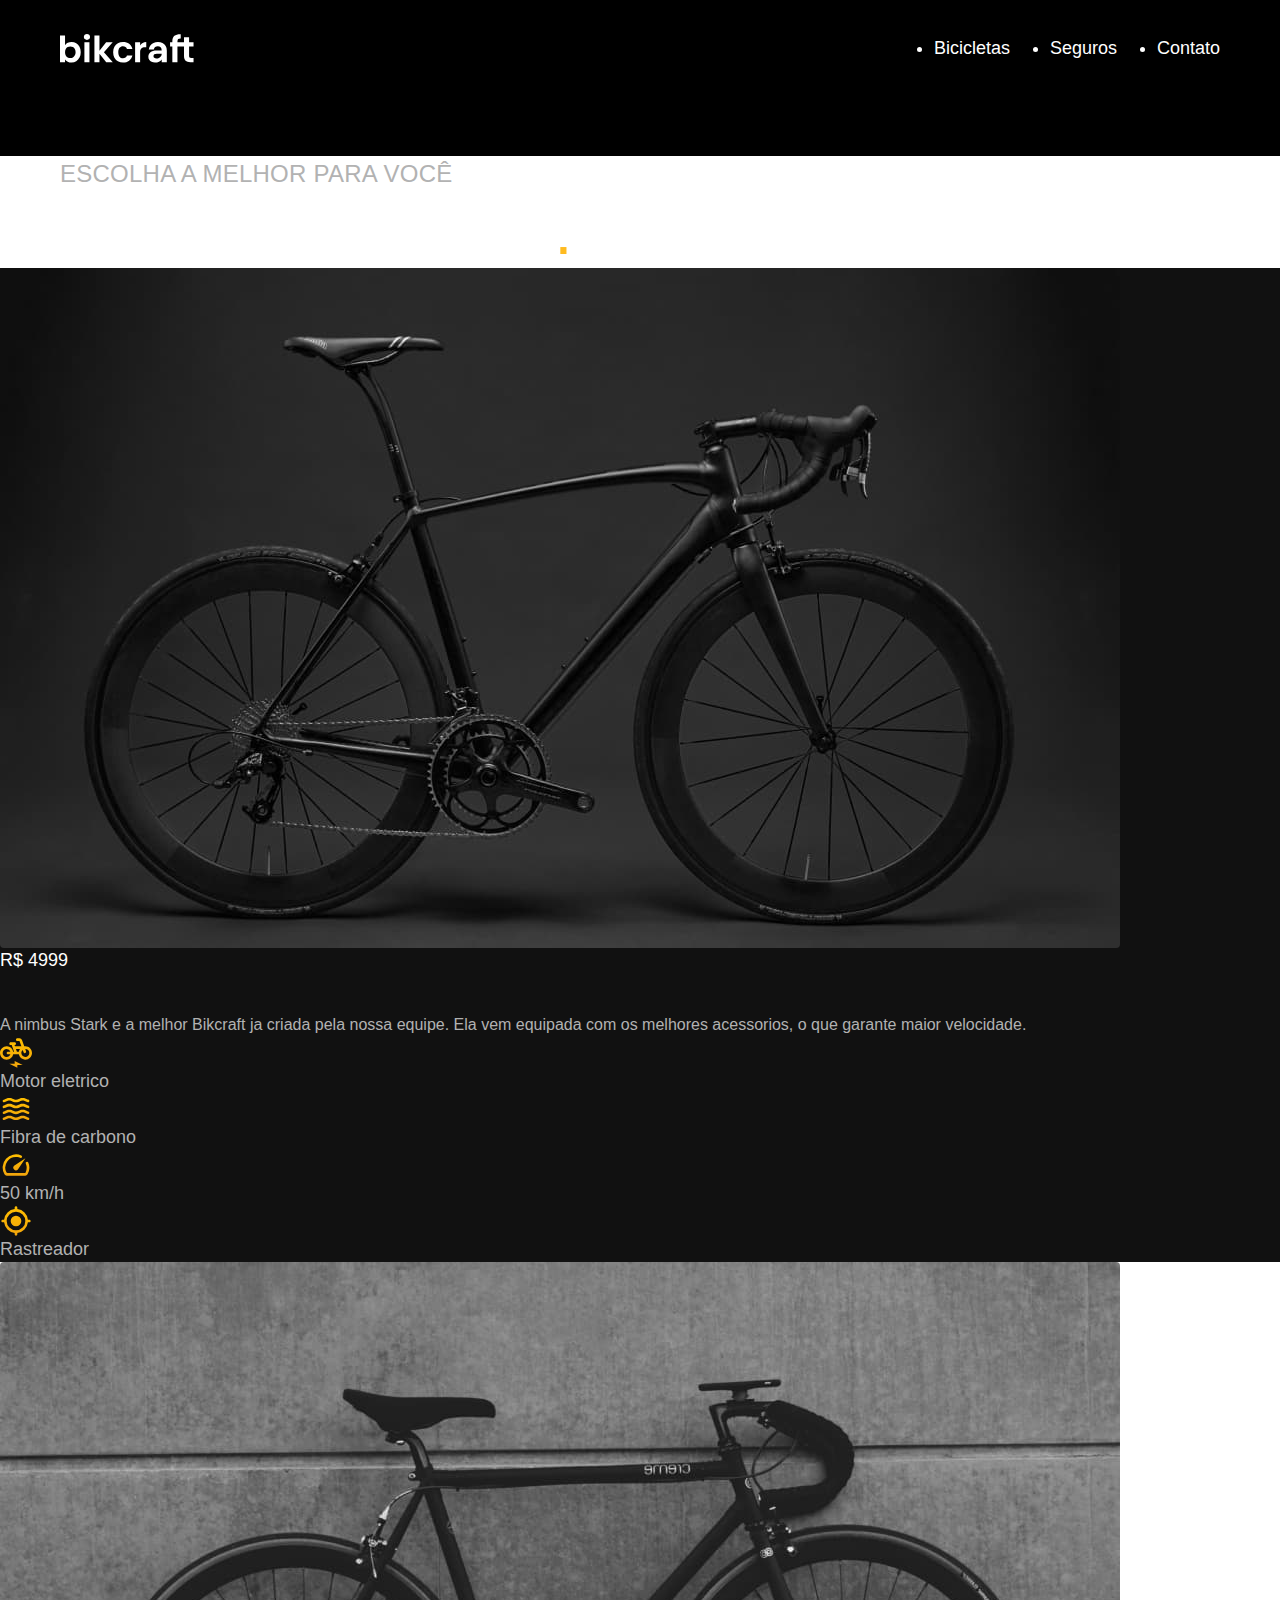
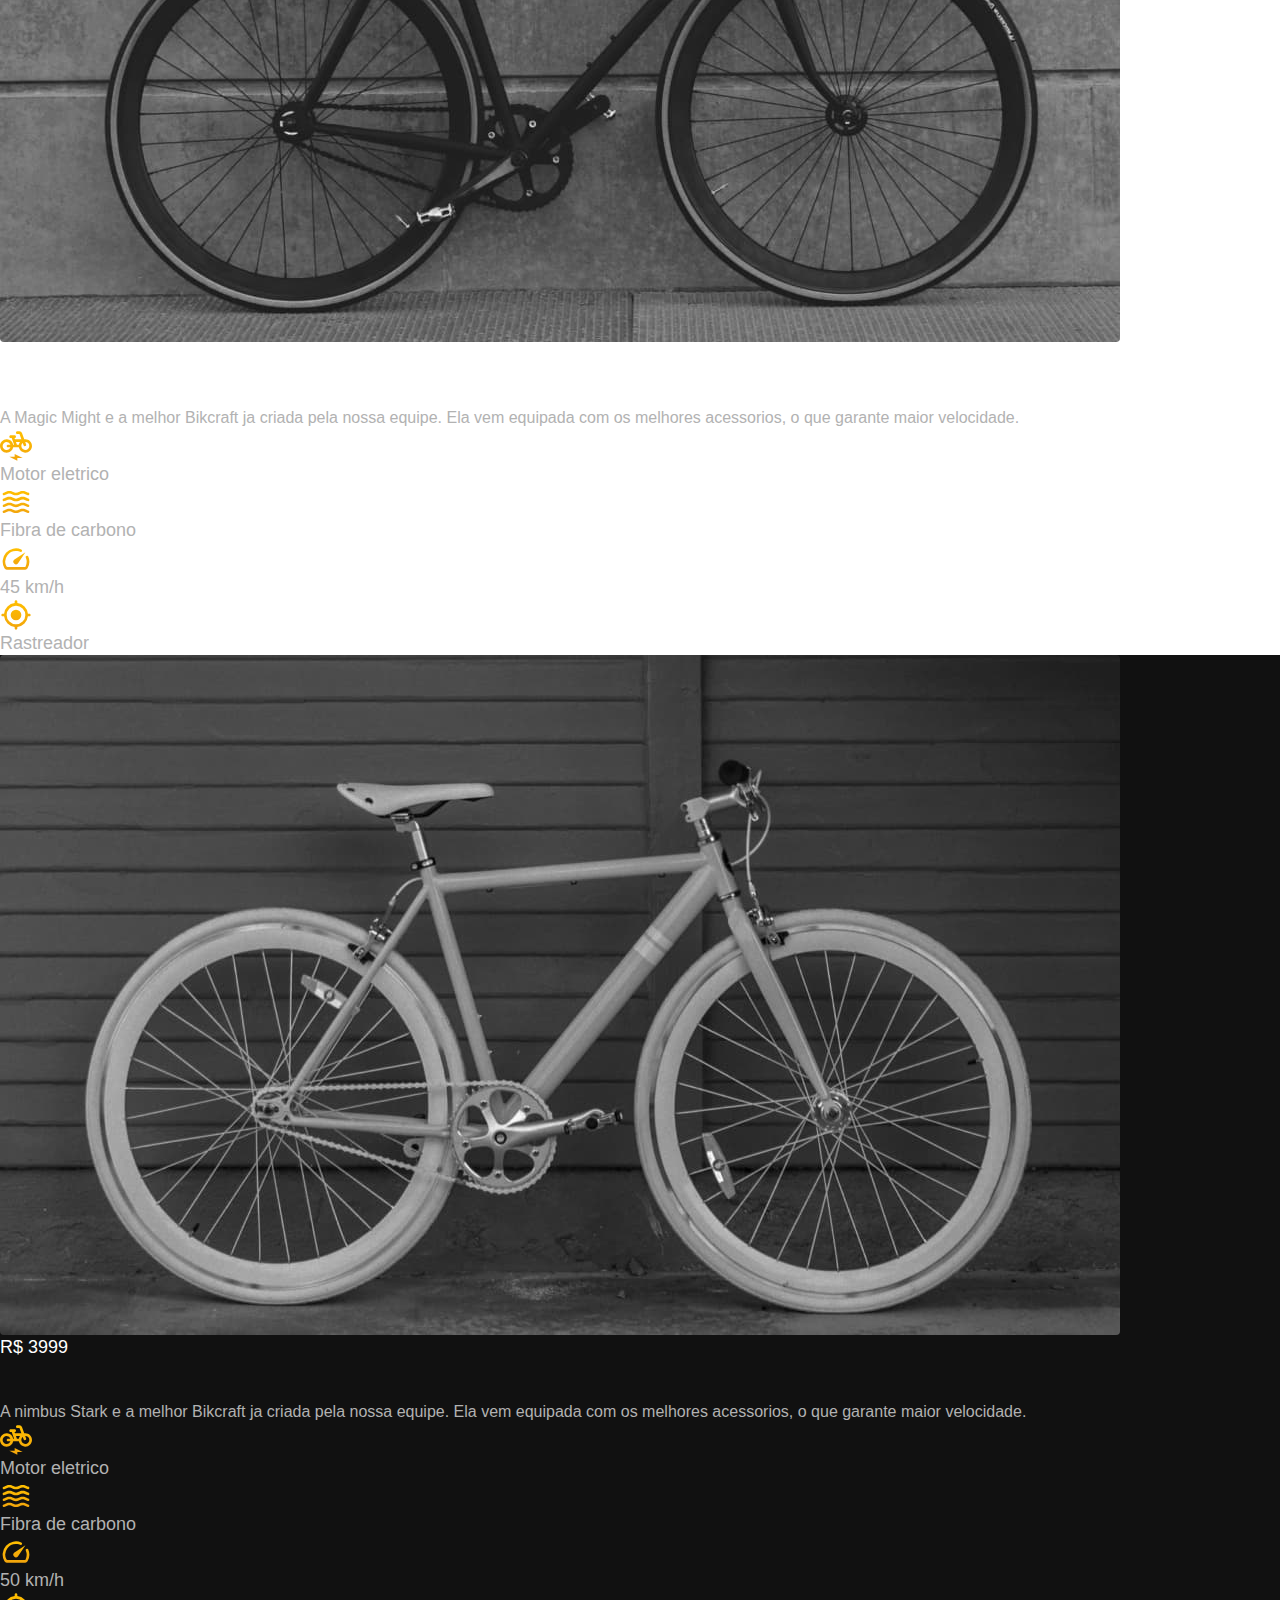
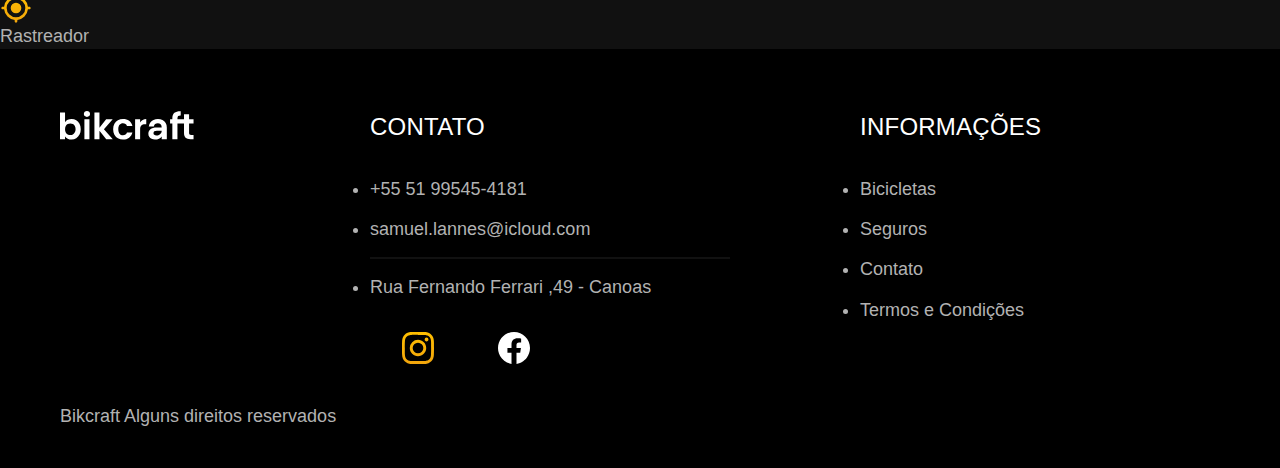
==== bicicletas.html @ 5c2fca17 "bicicletas" ====
<!doctype html>
<html lang="pt-br">
 <head>
     <meta charset="UTF-8">
     <meta name="viewport" content="width=device-width, initial-scale=1.0">
     <title>Bicicletas / Bikcraft</title>
     <meta name="description" content="Termos e condições.">
     
     <link rel="stylesheet" href="./css/style.css">
 </head>
 <body id="bicicletas">
   <header class="header-bg">
   <div class="header container">  
     <a href="./"> 
         <img src="./img/bikcraft.svg" alt="Bikcraft">
       </a>

     <nav aria-label="primaria">
       <ul class="header-menu font-1-m cor-0">
           <li><a href="./bicicletas.html">Bicicletas</a></li>
           <li><a href="./seguros.html">Seguros</a></li>
           <li><a href="./contato.html">Contato</a></li>
       </ul>
     </nav>
   </div>   
 </header>
 <main> 
    <div class="titulo-bg"></div>
    <div class="titulo container">
        <p class="font-2-l-b cor-5">Escolha a melhor para você</p>
        <h1 class="font-1-xxl cor-0">Nossas biciceltas<span class="cor-p1">.</span></h1>
    </div>    
  </div>

  <div class="bicicletas-bg">
     <div class="bicicletas container"></div>
     <div class="bicicletas-imagem">
        <img src="./img/bicicletas/nimbus.jpg" alt="Bicicleta preta">
        <span class="font-2-m cor-0">R$ 4999</span>
    </div>
    <div class="bicicletas-conteudo"></div>
    <h2 class="font-1-xl">Nimbus Stark</h2>
    <p class="font-2-s cor-8">A nimbus Stark e a melhor Bikcraft ja criada pela nossa equipe. Ela vem
      equipada com os melhores acessorios, o que garante maior velocidade.
    </p>
    <ul class="font-1-m cor-8">
      <li><img src="./img/icones/eletrica.svg" alt="">
      Motor eletrico
    </li>
    <li><img src="./img/icones/carbono.svg" alt="">
      Fibra de carbono
    </li>
    <li><img src="./img/icones/velocidade.svg" alt="">
      50 km/h
    </li>
    <li><img src="./img/icones/rastreador.svg" alt="">
      Rastreador
    </li>
   </ul>
  </div>
 </div>
</div>

<div class="bicicletas-bg">
  <div class="bicicletas container"></div>
  <div class="bicicletas-imagem">
     <img src="./img/bicicletas/magic.jpg" alt="Bicicleta preta">
     <span class="font-2-m cor-0">R$ 2499</span>
 </div>
 <div class="bicicletas-conteudo"></div>
 <h2 class="font-1-xl cor-0">Magic Might</h2>
 <p class="font-2-s cor-5">A Magic Might e a melhor Bikcraft ja criada pela nossa equipe. Ela vem
   equipada com os melhores acessorios, o que garante maior velocidade.
 </p>
 <ul class="font-1-m cor-5">
   <li><img src="./img/icones/eletrica.svg" alt="">
   Motor eletrico
 </li>
 <li><img src="./img/icones/carbono.svg" alt="">
   Fibra de carbono
 </li>
 <li><img src="./img/icones/velocidade.svg" alt="">
   45 km/h
 </li>
 <li><img src="./img/icones/rastreador.svg" alt="">
   Rastreador
 </li>
</ul>
</div>
</div>
</div>


<div class="bicicletas-bg">
  <div class="bicicletas container"></div>
  <div class="bicicletas-imagem">
     <img src="./img/bicicletas/nebula.jpg" alt="Bicicleta preta">
     <span class="font-2-m cor-0">R$ 3999</span>
 </div>
 <div class="bicicletas-conteudo"></div>
 <h2 class="font-1-xl">Nebula Cosmic</h2>
 <p class="font-2-s cor-8">A nimbus Stark e a melhor Bikcraft ja criada pela nossa equipe. Ela vem
   equipada com os melhores acessorios, o que garante maior velocidade.
 </p>
 <ul class="font-1-m cor-8">
   <li><img src="./img/icones/eletrica.svg" alt="">
   Motor eletrico
 </li>
 <li><img src="./img/icones/carbono.svg" alt="">
   Fibra de carbono
 </li>
 <li><img src="./img/icones/velocidade.svg" alt="">
   50 km/h
 </li>
 <li><img src="./img/icones/rastreador.svg" alt="">
   Rastreador
 </li>
</ul>
</div>
</div>
</div>
</main>

<footer class="footer-bg">
    <div class="footer container">
      <img src="./img/bikcraft.svg" alt="bikcraft">
      <div class="footer-contato">
        <h3 class="font-2-l-b cor-0">Contato</h3>
        <ul class=" font-2-m cor-5">
          <li><a href="tel: +5551995454181">+55 51 99545-4181</a></li>
          <li><a href="mailto:">samuel.lannes@icloud.com</a></li>
          <li>Rua Fernando Ferrari ,49 - Canoas</li>
        </ul>
        <div class="footer-redes">
           <a href="./"></a>
           <img src="./img/redes/instagram-p.svg" alt="instagram">
           <a href="./"></a>
           <img src="./img/redes/facebook.svg" alt="facebook">
        </div>
      </div>
      <div class="footer-informacoes">
        <h3 class="font-2-l-b cor-0">Informações</h3>
        <nav>
          <ul class="font-1-m cor-5">
           <li><a href="./bicicletas.html">Bicicletas</a></li>
           <li><a href="./seguros.html">Seguros</a></li>
           <li><a href="./contato.html">Contato</a></li>       
           <li><a href="./contato.html">Termos e Condições</a></li>
          </ul>
        </nav>
      </div>
      <p class=" footer-copy font-2-m cor-6">Bikcraft Alguns direitos reservados</p>
    </div>
 </footer>
 </body>
 </html>
---- css/style.css ----
@import "./global/global.css";
@import "./ultilidades/tipografia.css";
@import "./ultilidades/cores.css";

@import "./global/header.css";
@import "./global/footer.css";

/*Ultilidades*/
@import "./ultilidades/componentes.css";


/*Home*/
@import "./home/introducao.css";
@import "./home/tecnologia.css";
@import "./home/parceiros.css";
@import "./home/depoimento.css";


/*Bicicletas*/
@import "./bicicletas/bicicletas-listas.css";
@import "./bicicletas/bicicletas.css";

/*seguros*/
@import "./seguros/seguros.css";

/*termos*/
@import "./termos/termos.css";
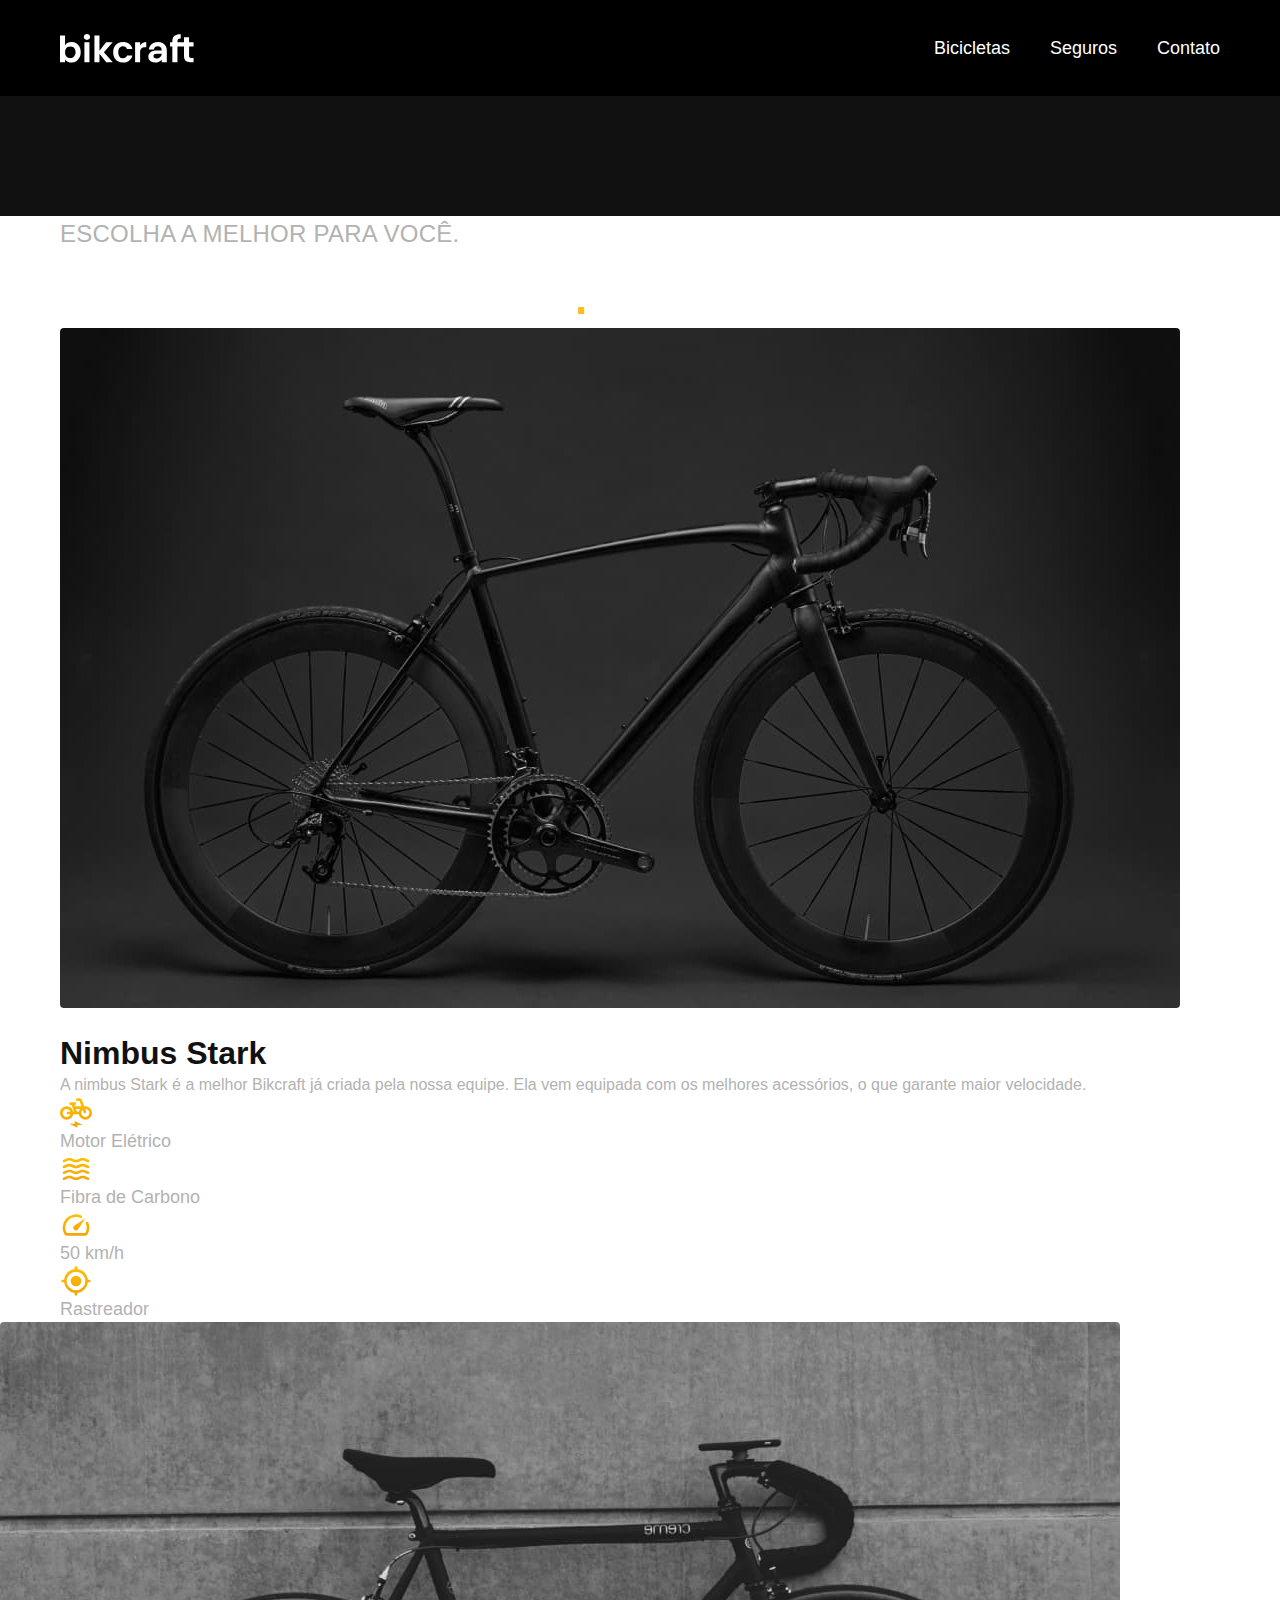
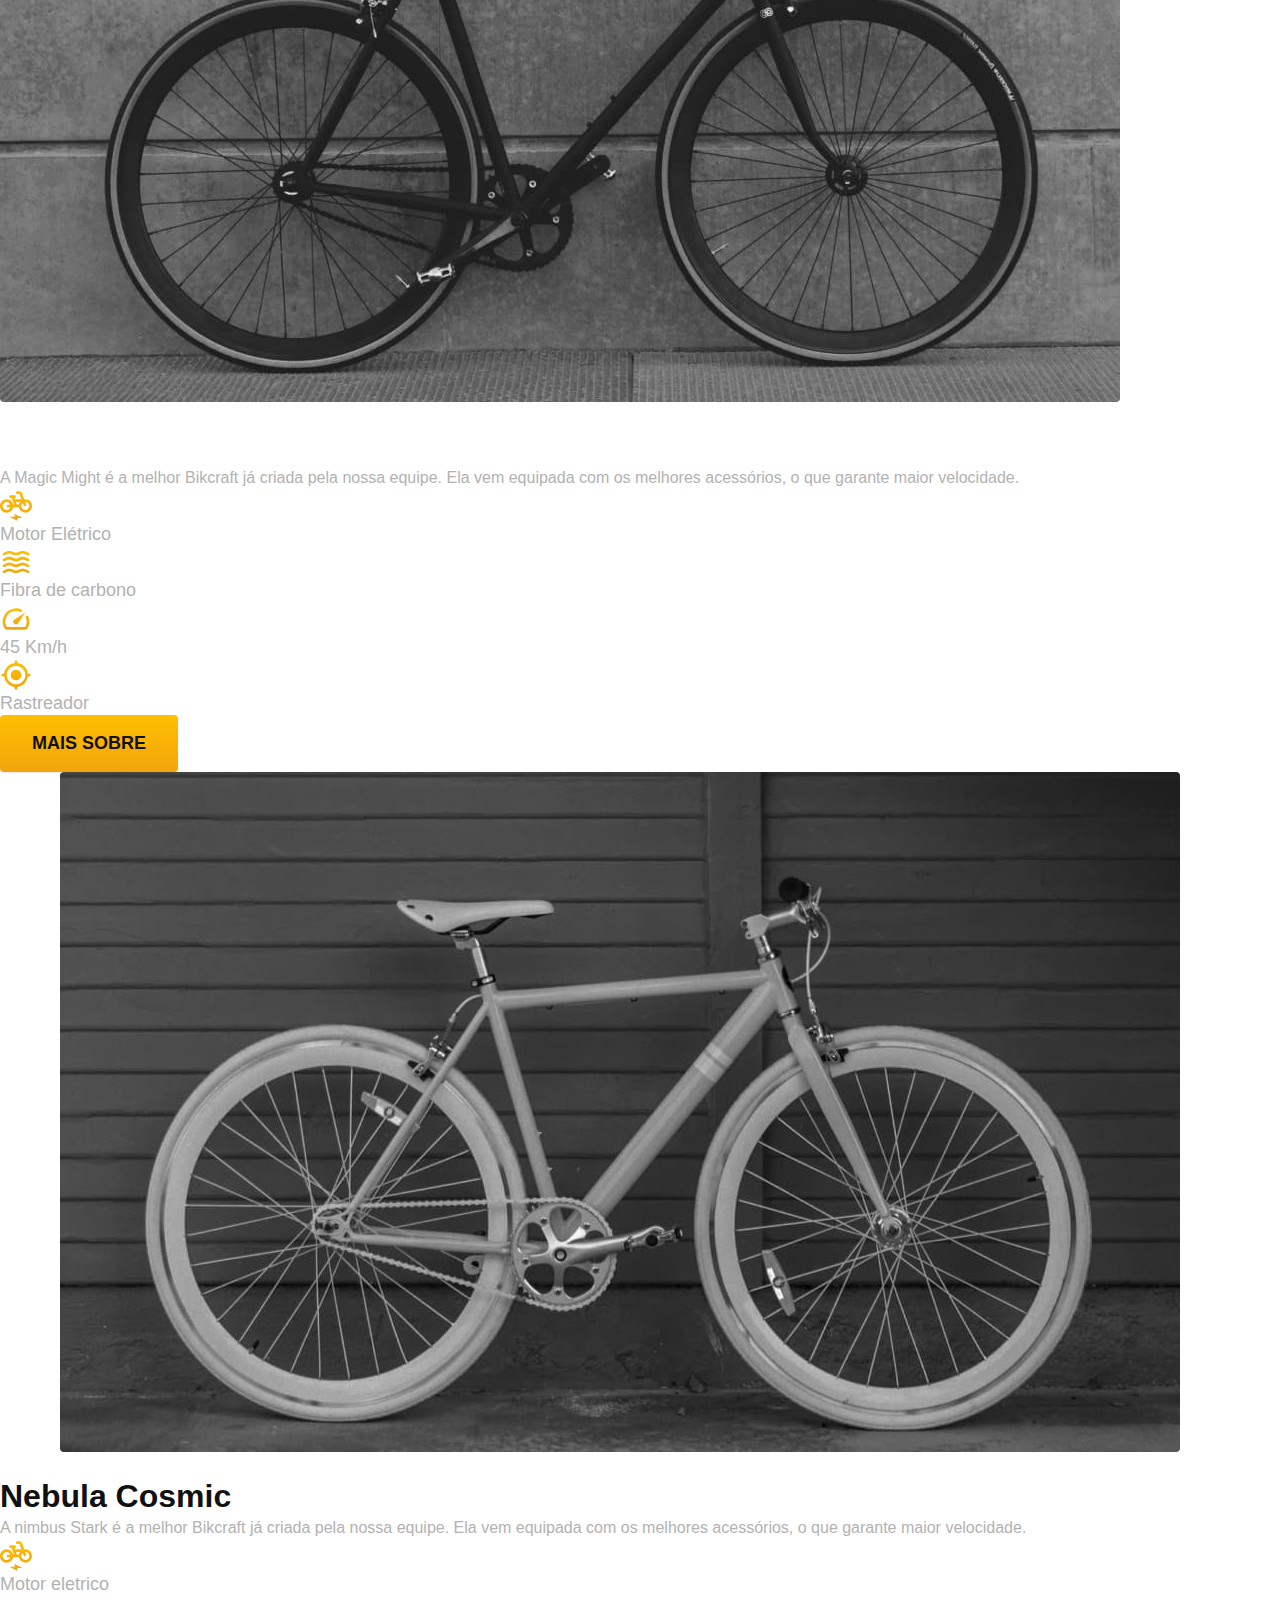
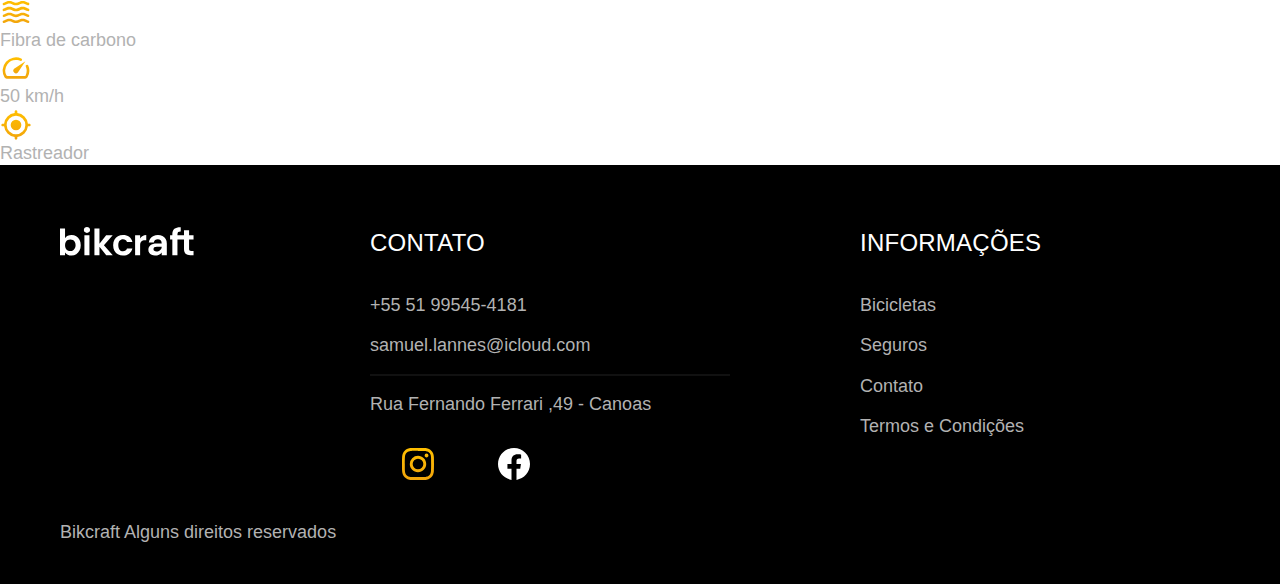
==== commit 56ca9dc2: "autualizando conteudo" ====
--- a/bicicletas.html
+++ b/bicicletas.html
@@ -3,17 +3,17 @@
  <head>
      <meta charset="UTF-8">
      <meta name="viewport" content="width=device-width, initial-scale=1.0">
-     <title>Bicicletas / Bikcraft</title>
+    
+     <title>Bicicletas | Bikcraft</title>
      <meta name="description" content="Termos e condições.">
-     
      <link rel="stylesheet" href="./css/style.css">
  </head>
  <body id="bicicletas">
    <header class="header-bg">
-   <div class="header container">  
-     <a href="./"> 
-         <img src="./img/bikcraft.svg" alt="Bikcraft">
-       </a>
+     <div class="header container">  
+        <a href="./"> 
+          <img src="./img/bikcraft.svg" alt="Bikcraft">
+        </a>
 
      <nav aria-label="primaria">
        <ul class="header-menu font-1-m cor-0">
@@ -26,81 +26,77 @@
  </header>
  <main> 
     <div class="titulo-bg"></div>
-    <div class="titulo container">
-        <p class="font-2-l-b cor-5">Escolha a melhor para você</p>
-        <h1 class="font-1-xxl cor-0">Nossas biciceltas<span class="cor-p1">.</span></h1>
+      <div class="titulo container">
+         <p class="font-2-l-b cor-5">Escolha a melhor para você.</p>
+         <h1 class="font-1-xxl cor-0">Nossas bicicletas <span class="cor-p1">.</span></h1>
     </div>    
   </div>
 
-  <div class="bicicletas-bg">
-     <div class="bicicletas container"></div>
+  <div class="bicicletas container">
      <div class="bicicletas-imagem">
-        <img src="./img/bicicletas/nimbus.jpg" alt="Bicicleta preta">
+        <img src="img/bicicletas/nimbus.jpg" alt="Bicicleta preta.">
         <span class="font-2-m cor-0">R$ 4999</span>
     </div>
-    <div class="bicicletas-conteudo"></div>
-    <h2 class="font-1-xl">Nimbus Stark</h2>
-    <p class="font-2-s cor-8">A nimbus Stark e a melhor Bikcraft ja criada pela nossa equipe. Ela vem
-      equipada com os melhores acessorios, o que garante maior velocidade.
-    </p>
+    <div class="bicicletas-conteudo">
+        <h2 class="font-1-xl">Nimbus Stark</h2>
+        <p class="font-2-s cor-8">A nimbus Stark é a melhor Bikcraft já criada pela nossa equipe. Ela vem
+                                  equipada com os melhores acessórios, o que garante maior velocidade.</p>
     <ul class="font-1-m cor-8">
-      <li><img src="./img/icones/eletrica.svg" alt="">
-      Motor eletrico
+      <li>
+        <img src="./img/icones/eletrica.svg" alt=""> Motor Elétrico
     </li>
-    <li><img src="./img/icones/carbono.svg" alt="">
-      Fibra de carbono
+    <li>
+      <img src="./img/icones/carbono.svg" alt=""> Fibra de Carbono
     </li>
-    <li><img src="./img/icones/velocidade.svg" alt="">
-      50 km/h
+    <li>
+      <img src="./img/icones/velocidade.svg" alt=""> 50 km/h
     </li>
-    <li><img src="./img/icones/rastreador.svg" alt="">
-      Rastreador
+    <li>
+      <img src="./img/icones/rastreador.svg" alt=""> Rastreador
     </li>
    </ul>
-  </div>
  </div>
 </div>
 
 <div class="bicicletas-bg">
   <div class="bicicletas container"></div>
-  <div class="bicicletas-imagem">
-     <img src="./img/bicicletas/magic.jpg" alt="Bicicleta preta">
-     <span class="font-2-m cor-0">R$ 2499</span>
- </div>
- <div class="bicicletas-conteudo"></div>
+      <div class="bicicletas-imagem">
+         <img src="img/bicicletas/magic.jpg" alt="Bicicleta Preta.">
+         <span class="font-2-m cor-0">R$ 2499</span>
+      </div>
+ <div class="bicicletas-conteudo">
  <h2 class="font-1-xl cor-0">Magic Might</h2>
- <p class="font-2-s cor-5">A Magic Might e a melhor Bikcraft ja criada pela nossa equipe. Ela vem
-   equipada com os melhores acessorios, o que garante maior velocidade.
+ <p class="font-2-s cor-5">A Magic Might é a melhor Bikcraft já criada pela nossa equipe. Ela vem
+   equipada com os melhores acessórios, o que garante maior velocidade.
  </p>
  <ul class="font-1-m cor-5">
-   <li><img src="./img/icones/eletrica.svg" alt="">
-   Motor eletrico
+   <li>
+     <img src="./img/icones/eletrica.svg" alt=""> Motor Elétrico
  </li>
- <li><img src="./img/icones/carbono.svg" alt="">
-   Fibra de carbono
+ <li>
+   <img src="./img/icones/carbono.svg" alt=""> Fibra de carbono
  </li>
- <li><img src="./img/icones/velocidade.svg" alt="">
-   45 km/h
+ <li>
+   <img src="./img/icones/velocidade.svg" alt=""> 45 Km/h
  </li>
- <li><img src="./img/icones/rastreador.svg" alt="">
-   Rastreador
- </li>
-</ul>
+ <li>
+   <img src="./img/icones/rastreador.svg" alt=""> Rastreador
+  </li>
+ </ul> <a class="botao seta" href="./bicicletas/magic.html">Mais Sobre</a>
 </div>
 </div>
 </div>
 
 
-<div class="bicicletas-bg">
-  <div class="bicicletas container"></div>
-  <div class="bicicletas-imagem">
-     <img src="./img/bicicletas/nebula.jpg" alt="Bicicleta preta">
+<div class="bicicletas container">
+  <div class="bicicletas imagem"></div>
+     <img src="img/bicicletas/nebula.jpg" alt="Bicicleta Preta.">
      <span class="font-2-m cor-0">R$ 3999</span>
  </div>
- <div class="bicicletas-conteudo"></div>
+ <div class="bicicletas-conteudo">
  <h2 class="font-1-xl">Nebula Cosmic</h2>
- <p class="font-2-s cor-8">A nimbus Stark e a melhor Bikcraft ja criada pela nossa equipe. Ela vem
-   equipada com os melhores acessorios, o que garante maior velocidade.
+ <p class="font-2-s cor-8">A nimbus Stark é a melhor Bikcraft já  criada pela nossa equipe. Ela vem
+   equipada com os melhores acessórios, o que garante maior velocidade.
  </p>
  <ul class="font-1-m cor-8">
    <li><img src="./img/icones/eletrica.svg" alt="">
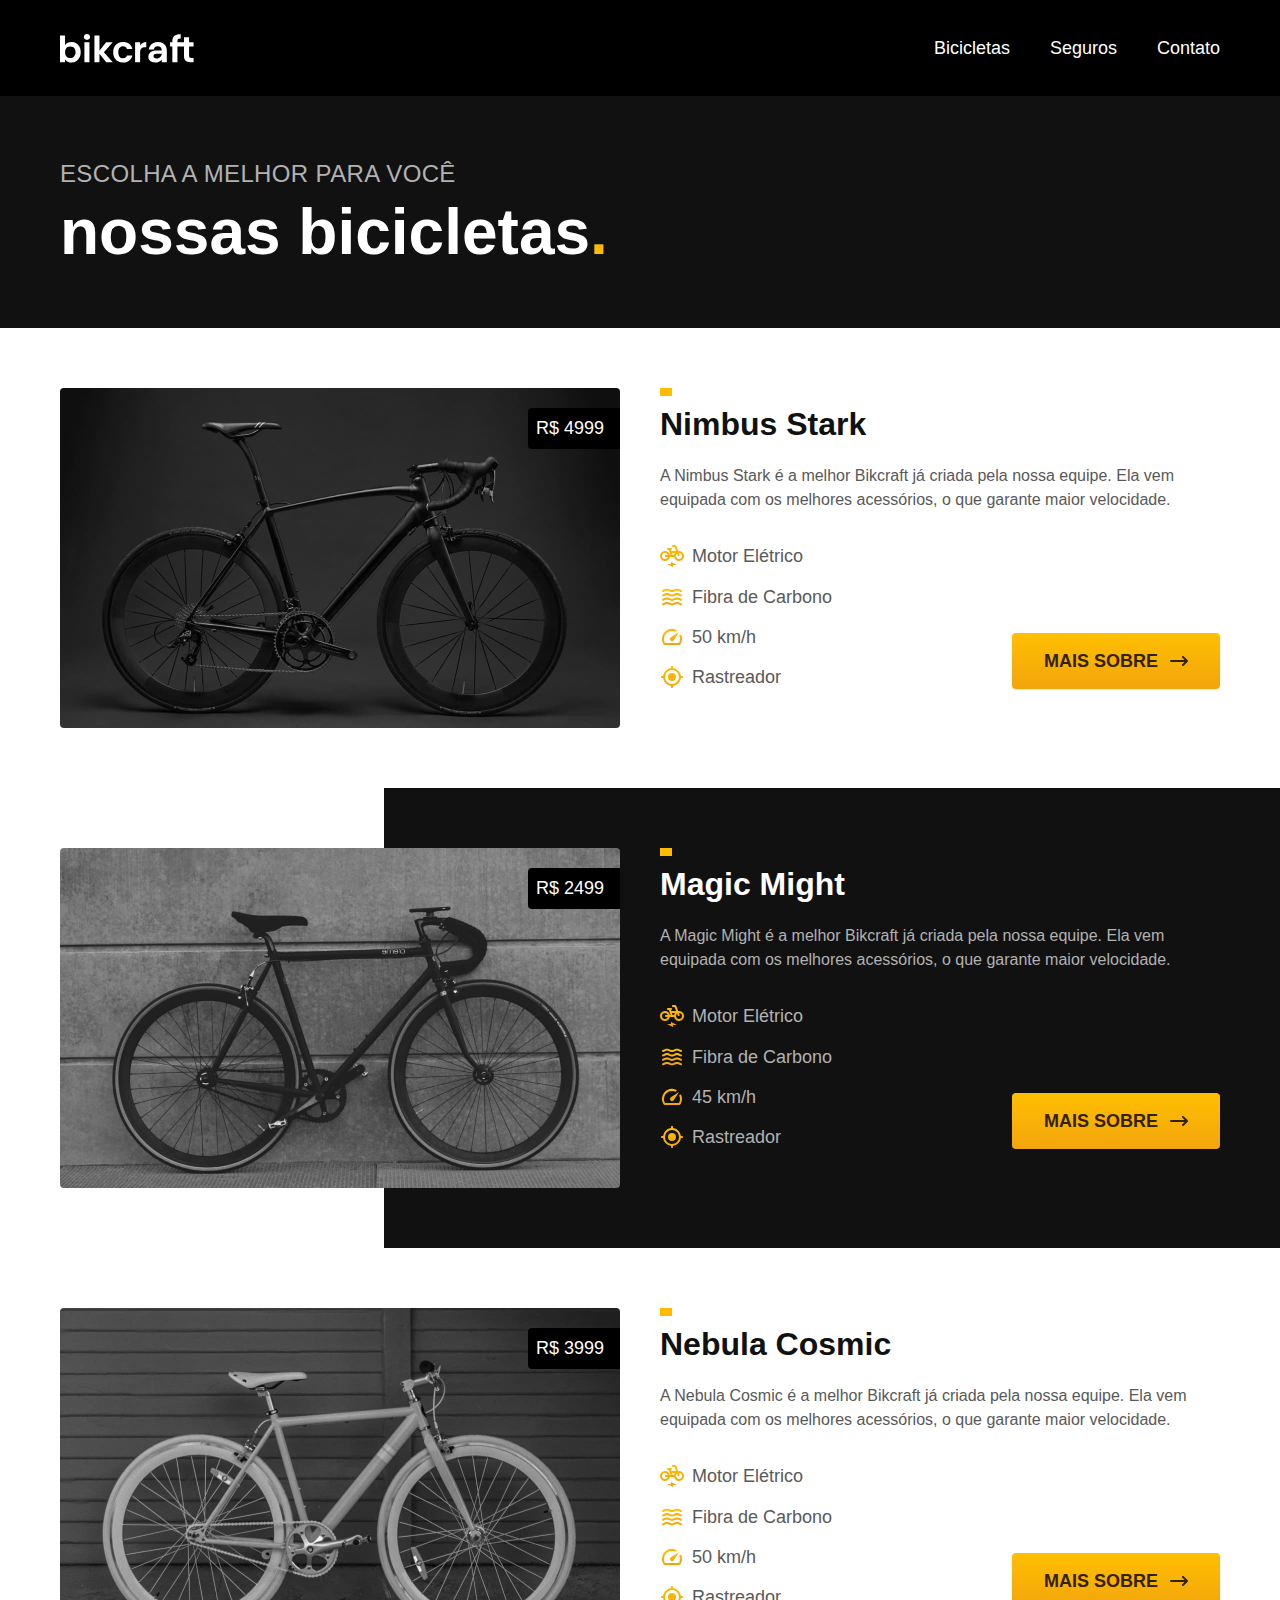
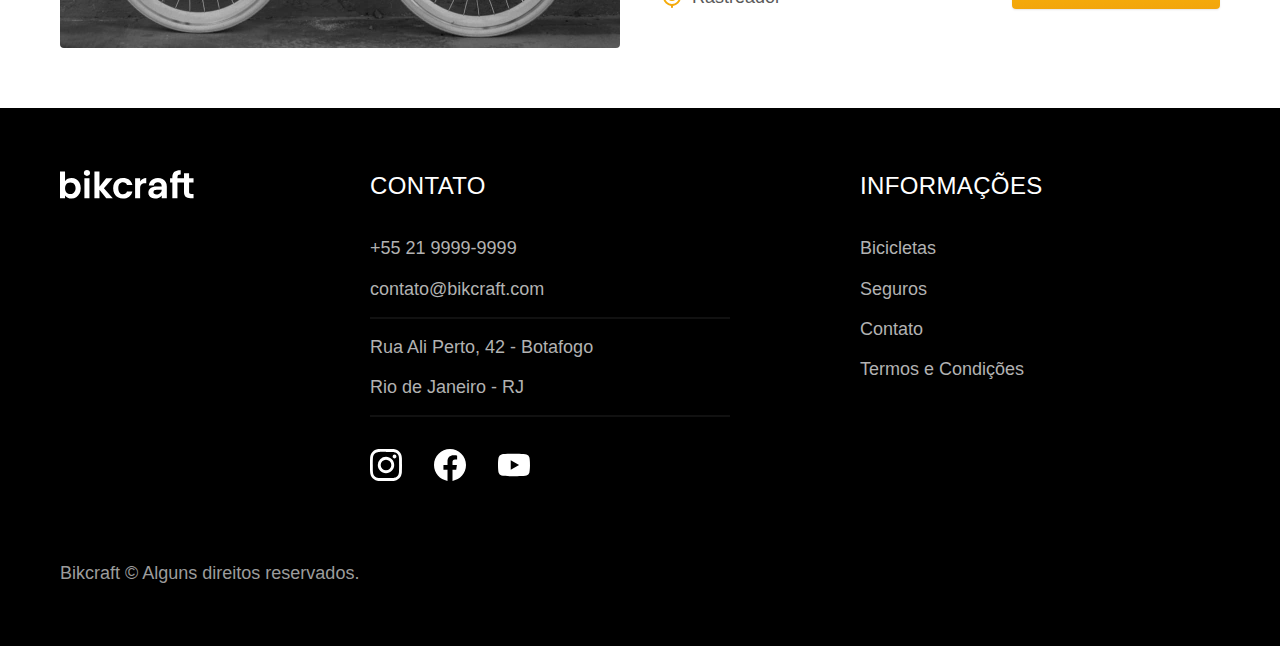
==== commit 0eaf6355: "Continuado o projeto" ====
--- a/bicicletas.html
+++ b/bicicletas.html
@@ -1,152 +1,172 @@
-<!doctype html>
+<!DOCTYPE html>
 <html lang="pt-br">
- <head>
-     <meta charset="UTF-8">
-     <meta name="viewport" content="width=device-width, initial-scale=1.0">
-    
-     <title>Bicicletas | Bikcraft</title>
-     <meta name="description" content="Termos e condições.">
-     <link rel="stylesheet" href="./css/style.css">
- </head>
- <body id="bicicletas">
-   <header class="header-bg">
-     <div class="header container">  
-        <a href="./"> 
-          <img src="./img/bikcraft.svg" alt="Bikcraft">
-        </a>
 
-     <nav aria-label="primaria">
-       <ul class="header-menu font-1-m cor-0">
-           <li><a href="./bicicletas.html">Bicicletas</a></li>
-           <li><a href="./seguros.html">Seguros</a></li>
-           <li><a href="./contato.html">Contato</a></li>
-       </ul>
-     </nav>
-   </div>   
- </header>
- <main> 
-    <div class="titulo-bg"></div>
+<head>
+  <meta charset="UTF-8">
+  <meta name="viewport" content="width=device-width, initial-scale=1.0">
+
+  <title>Bicicletas | Bikcraft</title>
+  <meta name="description" content="Bicicletas">
+
+  <link rel="stylesheet" href="./css/style.css">
+</head>
+
+<body id="bicicletas">
+  <header class="header-bg">
+    <div class="header container">
+      <a href="./">
+        <img src="./img/bikcraft.svg" alt="Bikcraft">
+      </a>
+
+      <nav aria-label="primaria">
+        <ul class="header-menu font-1-m cor-0">
+          <li><a href="./bicicletas.html">Bicicletas</a></li>
+          <li><a href="./seguros.html">Seguros</a></li>
+          <li><a href="./contato.html">Contato</a></li>
+        </ul>
+      </nav>
+    </div>
+  </header>
+
+  <main>
+    <div class="titulo-bg">
       <div class="titulo container">
-         <p class="font-2-l-b cor-5">Escolha a melhor para você.</p>
-         <h1 class="font-1-xxl cor-0">Nossas bicicletas <span class="cor-p1">.</span></h1>
-    </div>    
-  </div>
+        <p class="font-2-l-b cor-5">Escolha a melhor para você</p>
+        <h1 class="font-1-xxl cor-0">nossas bicicletas<span class="cor-p1">.</span></h1>
+      </div>
+    </div>
 
-  <div class="bicicletas container">
-     <div class="bicicletas-imagem">
-        <img src="img/bicicletas/nimbus.jpg" alt="Bicicleta preta.">
+    <div class="bicicletas container">
+      <div class="bicicletas-imagem">
+        <img src="./img/bicicletas/nimbus.jpg" alt="Bicicleta preta">
         <span class="font-2-m cor-0">R$ 4999</span>
+      </div>
+      <div class="bicicletas-conteudo">
+        <h2 class="font-1-xl">Nimbus Stark</h2>
+        <p class="font-2-s cor-8">A Nimbus Stark é a melhor Bikcraft já criada pela nossa equipe. Ela vem equipada com os melhores acessórios, o que garante maior velocidade.</p>
+        <ul class="font-1-m cor-8">
+          <li>
+            <img src="./img/icones/eletrica.svg" alt="">
+            Motor Elétrico
+          </li>
+          <li>
+            <img src="./img/icones/carbono.svg" alt="">
+            Fibra de Carbono
+          </li>
+          <li>
+            <img src="./img/icones/velocidade.svg" alt="">
+            50 km/h
+          </li>
+          <li>
+            <img src="./img/icones/rastreador.svg" alt="">
+            Rastreador
+          </li>
+        </ul>
+        <a class="botao seta" href="./bicicletas/nimbus.html">Mais Sobre</a>
+      </div>
     </div>
-    <div class="bicicletas-conteudo">
-        <h2 class="font-1-xl">Nimbus Stark</h2>
-        <p class="font-2-s cor-8">A nimbus Stark é a melhor Bikcraft já criada pela nossa equipe. Ela vem
-                                  equipada com os melhores acessórios, o que garante maior velocidade.</p>
-    <ul class="font-1-m cor-8">
-      <li>
-        <img src="./img/icones/eletrica.svg" alt=""> Motor Elétrico
-    </li>
-    <li>
-      <img src="./img/icones/carbono.svg" alt=""> Fibra de Carbono
-    </li>
-    <li>
-      <img src="./img/icones/velocidade.svg" alt=""> 50 km/h
-    </li>
-    <li>
-      <img src="./img/icones/rastreador.svg" alt=""> Rastreador
-    </li>
-   </ul>
- </div>
-</div>
 
-<div class="bicicletas-bg">
-  <div class="bicicletas container"></div>
+    <div class="bicicletas-bg">
+      <div class="bicicletas container">
+        <div class="bicicletas-imagem">
+          <img src="./img/bicicletas/magic.jpg" alt="Bicicleta preta">
+          <span class="font-2-m cor-0">R$ 2499</span>
+        </div>
+        <div class="bicicletas-conteudo">
+          <h2 class="font-1-xl cor-0">Magic Might</h2>
+          <p class="font-2-s cor-5">A Magic Might é a melhor Bikcraft já criada pela nossa equipe. Ela vem equipada com os melhores acessórios, o que garante maior velocidade.</p>
+          <ul class="font-1-m cor-5">
+            <li>
+              <img src="./img/icones/eletrica.svg" alt="">
+              Motor Elétrico
+            </li>
+            <li>
+              <img src="./img/icones/carbono.svg" alt="">
+              Fibra de Carbono
+            </li>
+            <li>
+              <img src="./img/icones/velocidade.svg" alt="">
+              45 km/h
+            </li>
+            <li>
+              <img src="./img/icones/rastreador.svg" alt="">
+              Rastreador
+            </li>
+          </ul>
+          <a class="botao seta" href="./bicicletas/magic.html">Mais Sobre</a>
+        </div>
+      </div>
+    </div>
+
+    <div class="bicicletas container">
       <div class="bicicletas-imagem">
-         <img src="img/bicicletas/magic.jpg" alt="Bicicleta Preta.">
-         <span class="font-2-m cor-0">R$ 2499</span>
+        <img src="./img/bicicletas/nebula.jpg" alt="Bicicleta preta">
+        <span class="font-2-m cor-0">R$ 3999</span>
       </div>
- <div class="bicicletas-conteudo">
- <h2 class="font-1-xl cor-0">Magic Might</h2>
- <p class="font-2-s cor-5">A Magic Might é a melhor Bikcraft já criada pela nossa equipe. Ela vem
-   equipada com os melhores acessórios, o que garante maior velocidade.
- </p>
- <ul class="font-1-m cor-5">
-   <li>
-     <img src="./img/icones/eletrica.svg" alt=""> Motor Elétrico
- </li>
- <li>
-   <img src="./img/icones/carbono.svg" alt=""> Fibra de carbono
- </li>
- <li>
-   <img src="./img/icones/velocidade.svg" alt=""> 45 Km/h
- </li>
- <li>
-   <img src="./img/icones/rastreador.svg" alt=""> Rastreador
-  </li>
- </ul> <a class="botao seta" href="./bicicletas/magic.html">Mais Sobre</a>
-</div>
-</div>
-</div>
+      <div class="bicicletas-conteudo">
+        <h2 class="font-1-xl">Nebula Cosmic</h2>
+        <p class="font-2-s cor-8">A Nebula Cosmic é a melhor Bikcraft já criada pela nossa equipe. Ela vem equipada com os melhores acessórios, o que garante maior velocidade.</p>
+        <ul class="font-1-m cor-8">
+          <li>
+            <img src="./img/icones/eletrica.svg" alt="">
+            Motor Elétrico
+          </li>
+          <li>
+            <img src="./img/icones/carbono.svg" alt="">
+            Fibra de Carbono
+          </li>
+          <li>
+            <img src="./img/icones/velocidade.svg" alt="">
+            50 km/h
+          </li>
+          <li>
+            <img src="./img/icones/rastreador.svg" alt="">
+            Rastreador
+          </li>
+        </ul>
+        <a class="botao seta" href="./bicicletas/nebula.html">Mais Sobre</a>
+      </div>
+    </div>
 
+  </main>
 
-<div class="bicicletas container">
-  <div class="bicicletas imagem"></div>
-     <img src="img/bicicletas/nebula.jpg" alt="Bicicleta Preta.">
-     <span class="font-2-m cor-0">R$ 3999</span>
- </div>
- <div class="bicicletas-conteudo">
- <h2 class="font-1-xl">Nebula Cosmic</h2>
- <p class="font-2-s cor-8">A nimbus Stark é a melhor Bikcraft já  criada pela nossa equipe. Ela vem
-   equipada com os melhores acessórios, o que garante maior velocidade.
- </p>
- <ul class="font-1-m cor-8">
-   <li><img src="./img/icones/eletrica.svg" alt="">
-   Motor eletrico
- </li>
- <li><img src="./img/icones/carbono.svg" alt="">
-   Fibra de carbono
- </li>
- <li><img src="./img/icones/velocidade.svg" alt="">
-   50 km/h
- </li>
- <li><img src="./img/icones/rastreador.svg" alt="">
-   Rastreador
- </li>
-</ul>
-</div>
-</div>
-</div>
-</main>
-
-<footer class="footer-bg">
+  <footer class="footer-bg">
     <div class="footer container">
-      <img src="./img/bikcraft.svg" alt="bikcraft">
+      <img src="./img/bikcraft.svg" alt="Bikcraft">
       <div class="footer-contato">
         <h3 class="font-2-l-b cor-0">Contato</h3>
-        <ul class=" font-2-m cor-5">
-          <li><a href="tel: +5551995454181">+55 51 99545-4181</a></li>
-          <li><a href="mailto:">samuel.lannes@icloud.com</a></li>
-          <li>Rua Fernando Ferrari ,49 - Canoas</li>
+        <ul class="font-2-m cor-5">
+          <li><a href="tel:+552199999999">+55 21 9999-9999</a></li>
+          <li><a href="mailto:contato@bikcraft.com">contato@bikcraft.com</a></li>
+          <li>Rua Ali Perto, 42 - Botafogo</li>
+          <li>Rio de Janeiro - RJ</li>
         </ul>
         <div class="footer-redes">
-           <a href="./"></a>
-           <img src="./img/redes/instagram-p.svg" alt="instagram">
-           <a href="./"></a>
-           <img src="./img/redes/facebook.svg" alt="facebook">
+          <a href="./">
+            <img src="./img/redes/instagram.svg" alt="Instagram">
+          </a>
+          <a href="./">
+            <img src="./img/redes/facebook.svg" alt="Facebook">
+          </a>
+          <a href="./">
+            <img src="./img/redes/youtube.svg" alt="Youtube">
+          </a>
         </div>
       </div>
       <div class="footer-informacoes">
         <h3 class="font-2-l-b cor-0">Informações</h3>
         <nav>
           <ul class="font-1-m cor-5">
-           <li><a href="./bicicletas.html">Bicicletas</a></li>
-           <li><a href="./seguros.html">Seguros</a></li>
-           <li><a href="./contato.html">Contato</a></li>       
-           <li><a href="./contato.html">Termos e Condições</a></li>
+            <li><a href="./bicicletas.html">Bicicletas</a></li>
+            <li><a href="./seguros.html">Seguros</a></li>
+            <li><a href="./contato.html">Contato</a></li>
+            <li><a href="./termos.html">Termos e Condições</a></li>
           </ul>
         </nav>
       </div>
-      <p class=" footer-copy font-2-m cor-6">Bikcraft Alguns direitos reservados</p>
+      <p class="footer-copy font-2-m cor-6">Bikcraft © Alguns direitos reservados.</p>
     </div>
- </footer>
- </body>
- </html>+  </footer>
+</body>
+
+</html>--- a/css/style.css
+++ b/css/style.css
@@ -1,29 +1,30 @@
 @import "./global/global.css";
-@import "./ultilidades/tipografia.css";
-@import "./ultilidades/cores.css";
+@import "./utilidades/tipografia.css";
+@import "./utilidades/cores.css";
 
 @import "./global/header.css";
 @import "./global/footer.css";
 
-/*Ultilidades*/
-@import "./ultilidades/componentes.css";
+/* Utilidades */
+@import "./utilidades/componentes.css";
 
-
-/*Home*/
+/* Home */
 @import "./home/introducao.css";
 @import "./home/tecnologia.css";
 @import "./home/parceiros.css";
 @import "./home/depoimento.css";
 
-
-/*Bicicletas*/
-@import "./bicicletas/bicicletas-listas.css";
+/* Bicicletas */
+@import "./bicicletas/bicicletas-lista.css";
 @import "./bicicletas/bicicletas.css";
 
-/*seguros*/
+/* Bicicleta */
+@import "./bicicleta/bicicleta.css";
+
+/* Seguros */
 @import "./seguros/seguros.css";
+@import "./seguros/vantagens.css";
+@import "./seguros/perguntas.css";
 
-/*termos*/
+/* Termos */
 @import "./termos/termos.css";
-
-
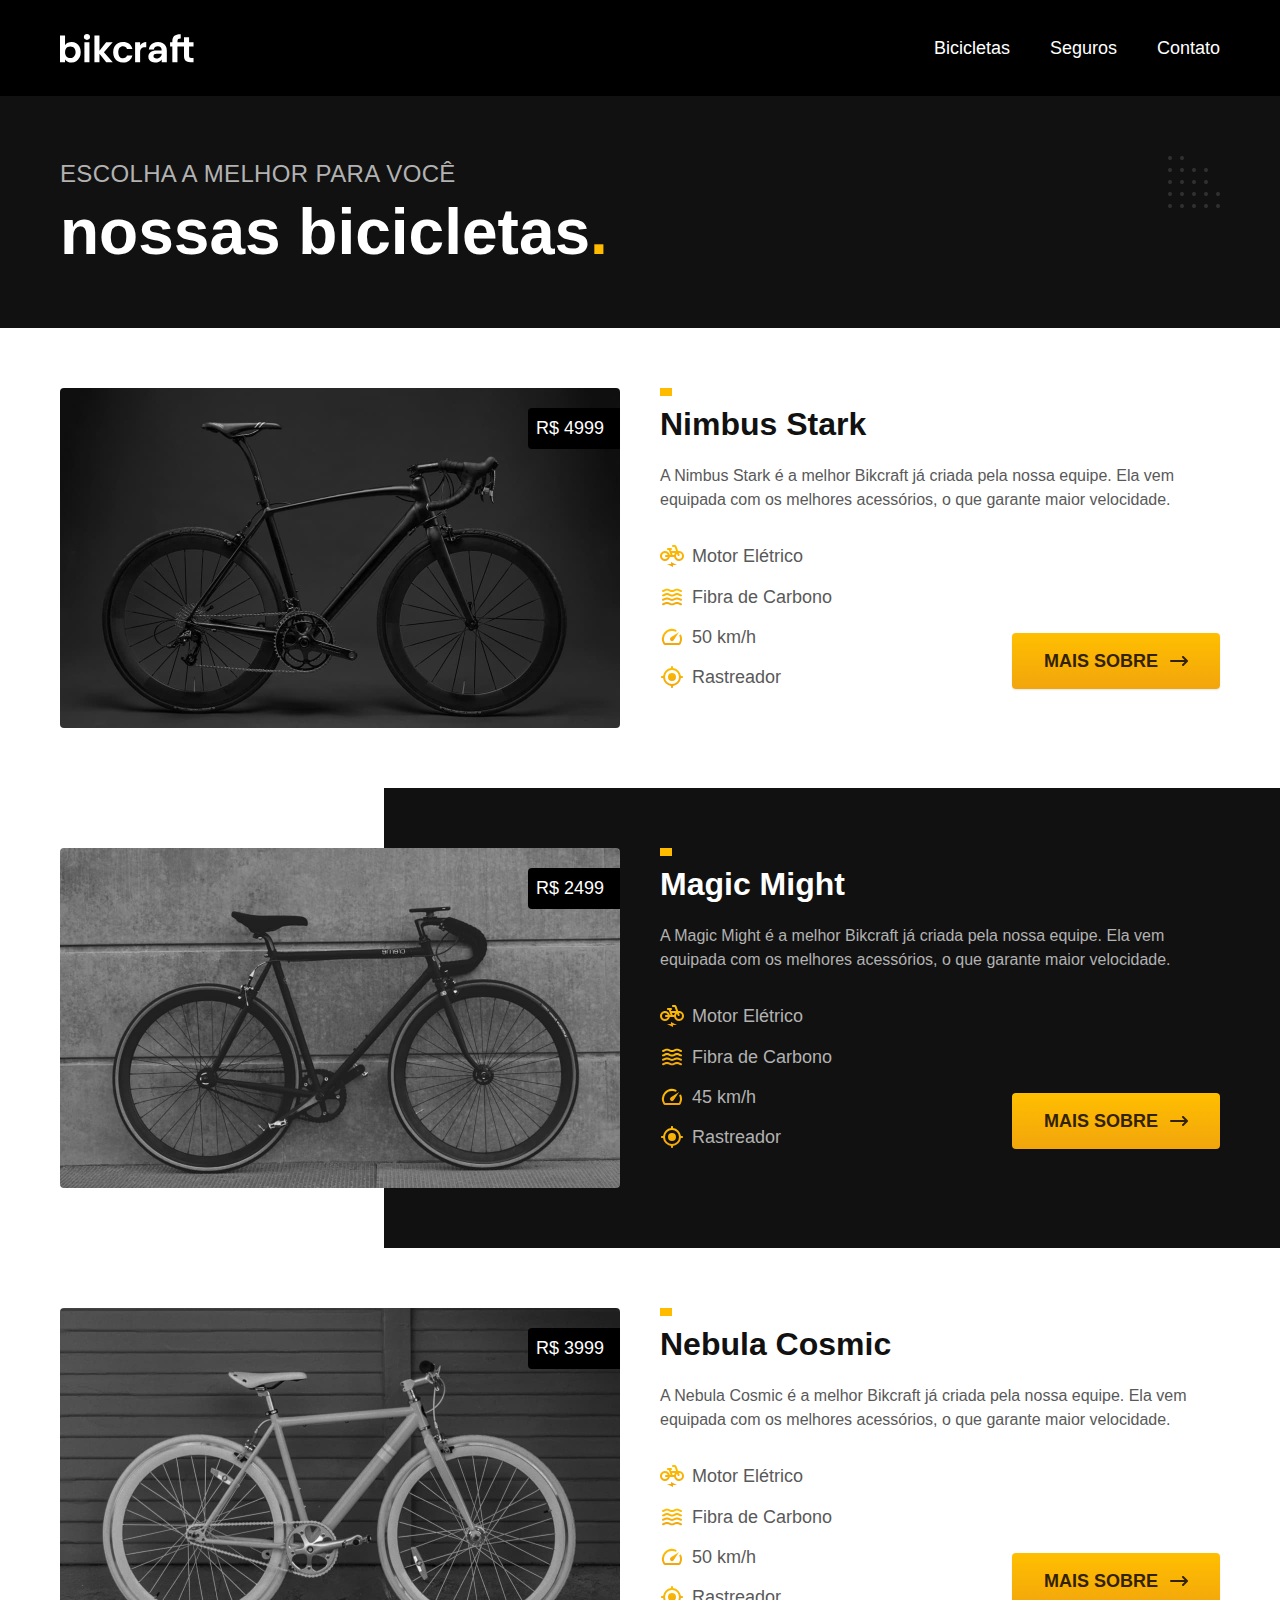
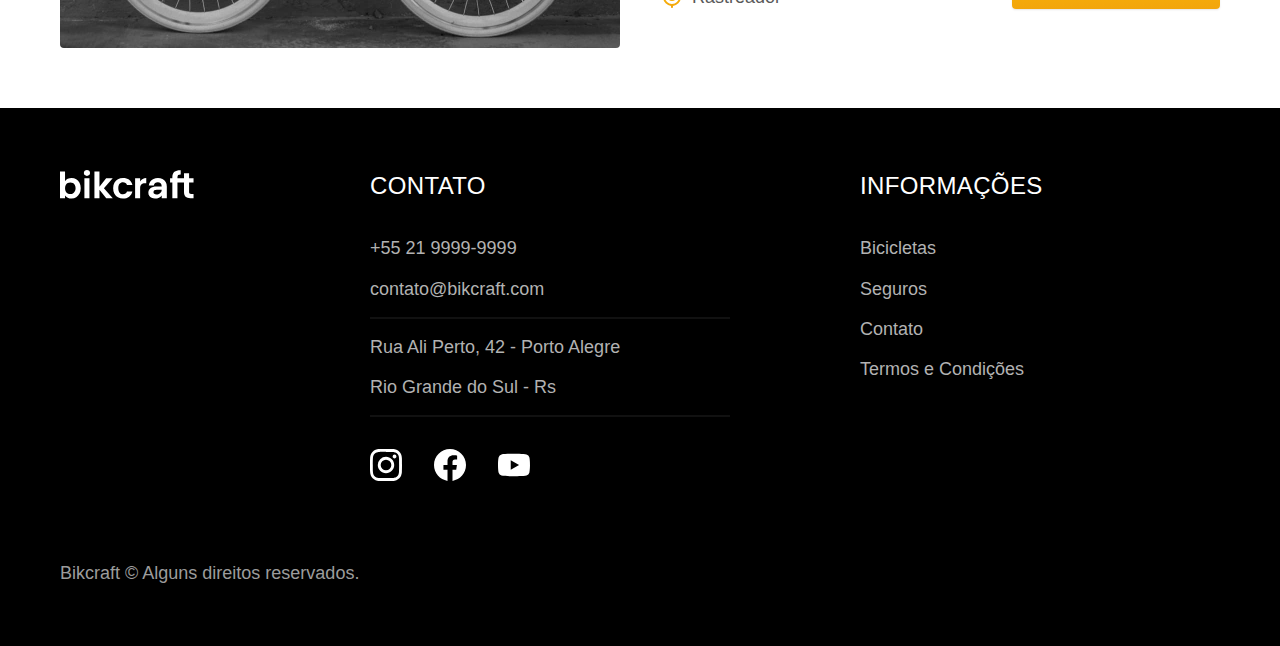
==== commit ec8ffbf3: "finalizando projeto" ====
--- a/bicicletas.html
+++ b/bicicletas.html
@@ -138,8 +138,8 @@
         <ul class="font-2-m cor-5">
           <li><a href="tel:+552199999999">+55 21 9999-9999</a></li>
           <li><a href="mailto:contato@bikcraft.com">contato@bikcraft.com</a></li>
-          <li>Rua Ali Perto, 42 - Botafogo</li>
-          <li>Rio de Janeiro - RJ</li>
+          <li>Rua Ali Perto, 42 - Porto Alegre</li>
+          <li>Rio Grande do Sul - Rs</li>
         </ul>
         <div class="footer-redes">
           <a href="./">
--- a/css/style.css
+++ b/css/style.css
@@ -7,6 +7,7 @@
 
 /* Utilidades */
 @import "./utilidades/componentes.css";
+@import "./utilidades/formulario.css";
 
 /* Home */
 @import "./home/introducao.css";
@@ -20,11 +21,19 @@
 
 /* Bicicleta */
 @import "./bicicleta/bicicleta.css";
+@import "./bicicleta/seguro.css";
 
 /* Seguros */
 @import "./seguros/seguros.css";
 @import "./seguros/vantagens.css";
 @import "./seguros/perguntas.css";
 
+/* Contato */
+@import "./contato/contato.css";
+@import "./contato/lojas.css";
+
+/* Contato */
+@import "./orcamento/orcamento.css";
+
 /* Termos */
 @import "./termos/termos.css";
